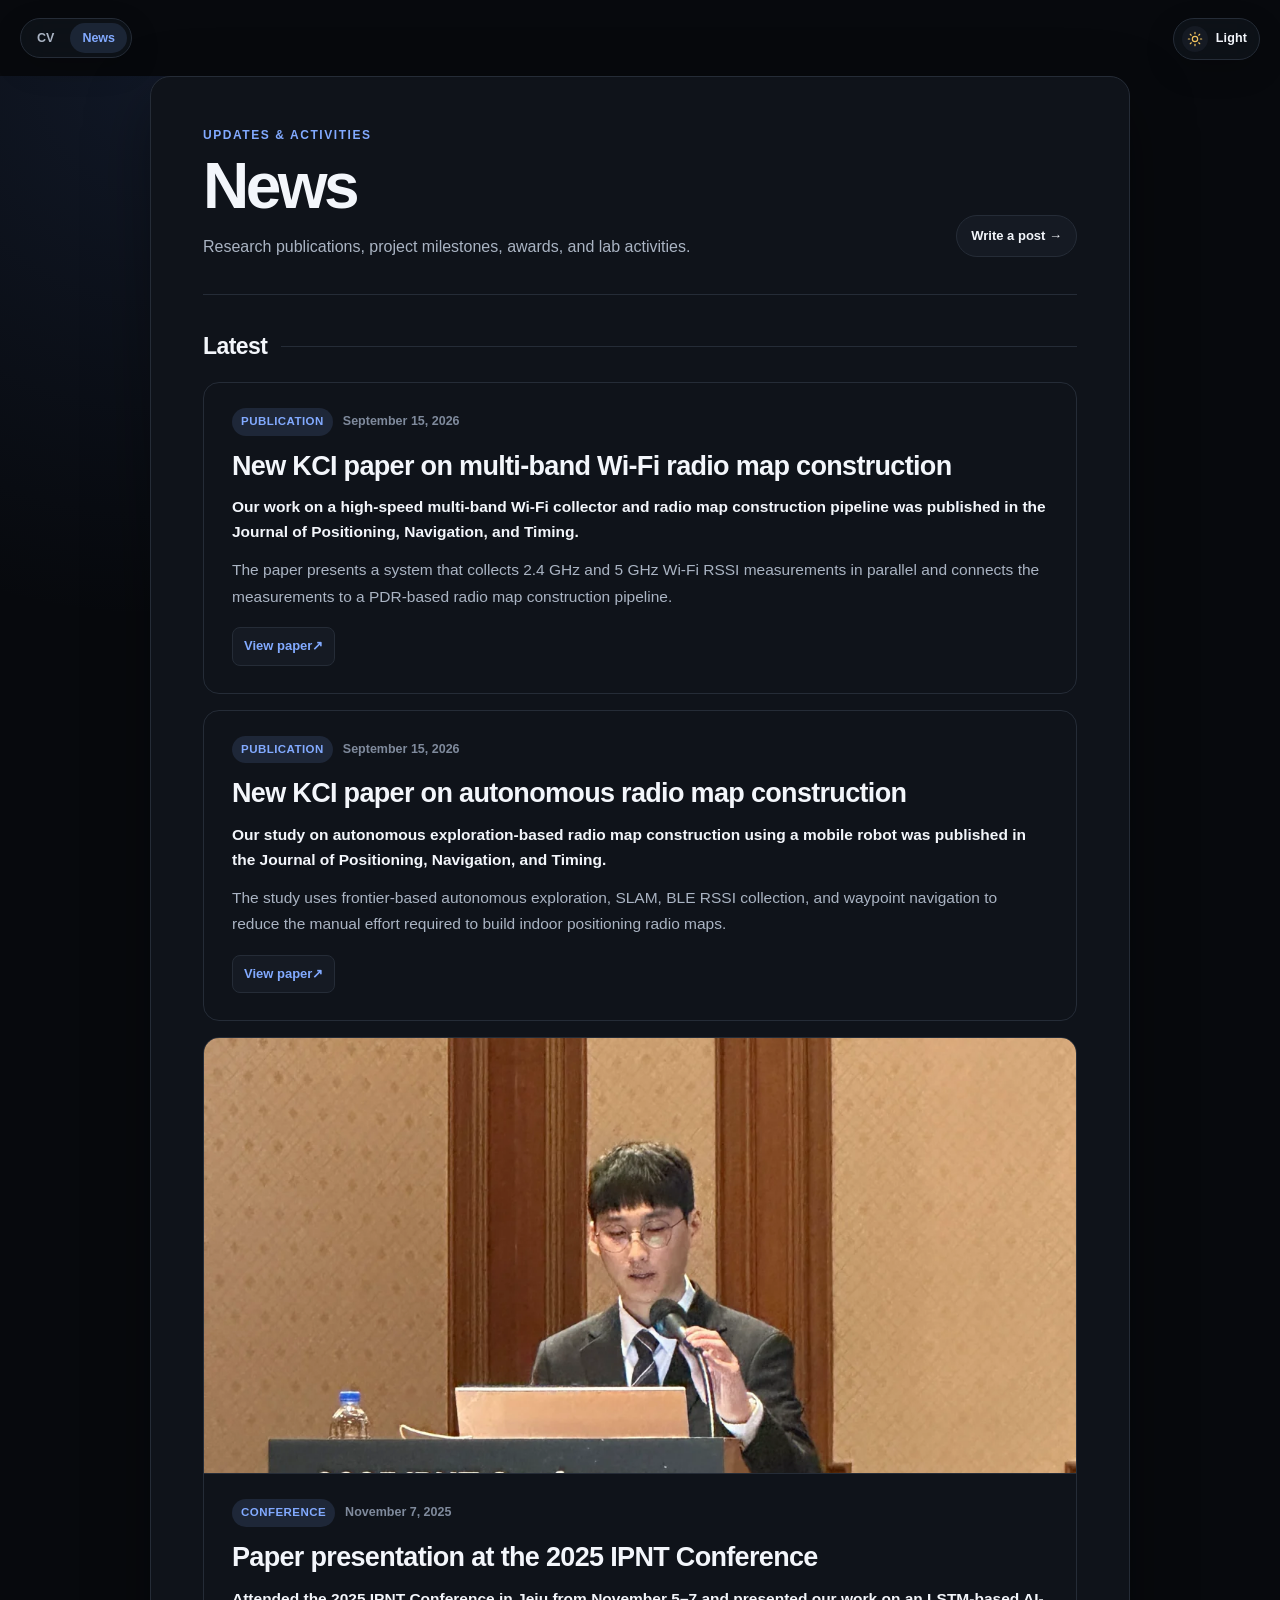
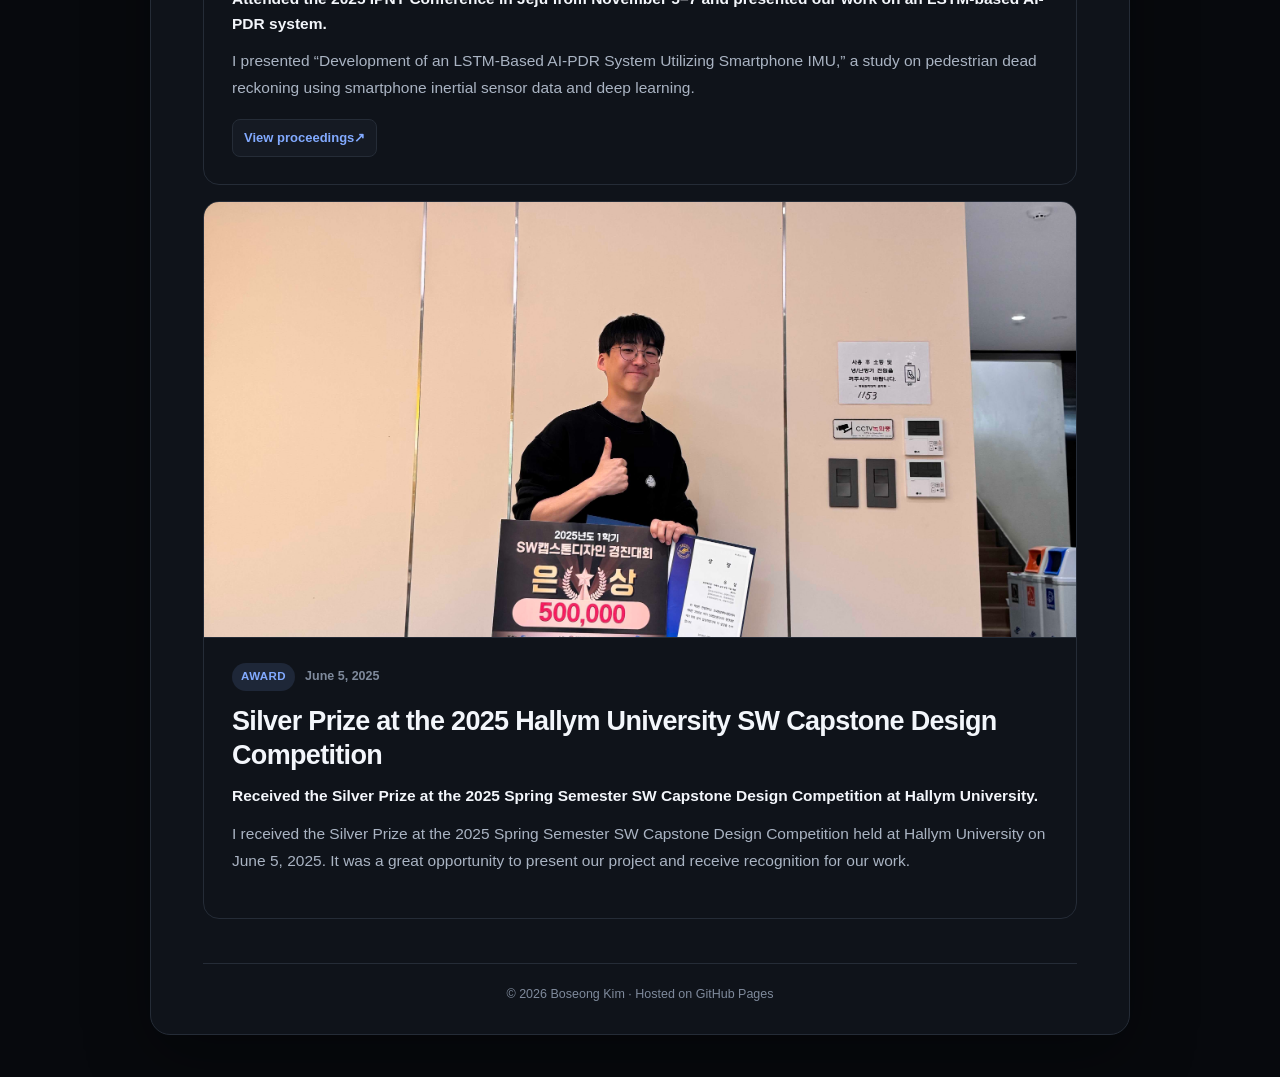
==== news.html @ 57f7d99a "feat: add publications and news page" ====
<!doctype html>
<html lang="en" data-theme="dark">
<head>
  <meta charset="utf-8">
  <meta name="viewport" content="width=device-width, initial-scale=1">
  <title>News | Boseong Kim</title>
  <meta name="description" content="Research news, publications, projects, and activities from Boseong Kim.">
  <link rel="canonical" href="https://gitboseong.github.io/news.html">
  <link rel="icon" href="images/favicon.svg" type="image/svg+xml">
  <meta name="color-scheme" content="dark light">
  <link rel="stylesheet" href="styles.css">
  <script src="theme.js" defer></script>
  <script src="news.js" defer></script>
</head>

<body>
  <a class="skip-link" href="#main-content">Skip to main content</a>

  <nav class="site-nav" aria-label="Primary navigation">
    <a href="index.html">CV</a>
    <a class="active" href="news.html" aria-current="page">News</a>
  </nav>

  <button class="theme-toggle" id="theme-toggle" type="button" aria-label="Switch to light mode" title="Switch color theme">
    <span class="theme-toggle-icon" aria-hidden="true">
      <img class="theme-icon theme-icon-sun" src="assets/icons/sun.svg" alt="">
      <img class="theme-icon theme-icon-moon" src="assets/icons/moon.svg" alt="">
    </span>
    <span class="theme-toggle-label">Light</span>
  </button>

  <main id="main-content" class="news-page">
    <header class="news-hero">
      <div>
        <p class="eyebrow">Updates &amp; Activities</p>
        <h1>News</h1>
        <p>Research publications, project milestones, awards, and lab activities.</p>
      </div>
      <a class="write-link" href="new.html">Write a post <span aria-hidden="true">→</span></a>
    </header>

    <section aria-labelledby="latest-news-title">
      <div class="section-heading">
        <h2 id="latest-news-title">Latest</h2>
      </div>
      <div class="news-list" id="news-list" aria-live="polite">
        <p class="news-loading">Loading news…</p>
      </div>
      <noscript>
        <p class="news-empty">JavaScript is required to display the news feed.</p>
      </noscript>
    </section>

    <footer class="page-footer">
      © <span id="year"></span> Boseong Kim · Hosted on GitHub Pages
    </footer>
  </main>

  <template id="news-card-template">
    <article class="news-card">
      <figure class="news-card-media" hidden>
        <img src="" alt="">
      </figure>
      <div class="news-card-content">
        <div class="news-card-meta">
          <span class="news-category"></span>
          <time></time>
        </div>
        <h2></h2>
        <p class="news-summary"></p>
        <div class="news-body"></div>
        <div class="news-links"></div>
      </div>
    </article>
  </template>
</body>
</html>
---- styles.css ----
:root,
html[data-theme="dark"] {
  color-scheme: dark;
  --page-bg: #07090d;
  --page-glow: rgba(77, 115, 193, 0.14);
  --surface: #0f131a;
  --surface-soft: #151a23;
  --surface-raised: #1a202b;
  --text: #f3f6fb;
  --text-soft: #aab4c3;
  --text-faint: #7f8a9c;
  --line: #252c37;
  --line-strong: #384354;
  --accent: #82aaff;
  --accent-soft: rgba(130, 170, 255, 0.13);
  --accent-hover: #aec6ff;
  --review-bg: rgba(230, 178, 70, 0.13);
  --review-text: #f0c46a;
  --review-line: rgba(230, 178, 70, 0.38);
  --shadow: 0 22px 64px rgba(0, 0, 0, 0.34);
  --hover-shadow: 0 14px 32px rgba(0, 0, 0, 0.24);
  --toggle-bg: rgba(15, 19, 26, 0.86);
  --radius-lg: 20px;
  --radius-md: 12px;
  --radius-sm: 8px;
  --sidebar-width: 300px;
}

html[data-theme="light"] {
  color-scheme: light;
  --page-bg: #eef2f7;
  --page-glow: rgba(50, 100, 190, 0.12);
  --surface: #ffffff;
  --surface-soft: #f5f7fa;
  --surface-raised: #ffffff;
  --text: #172033;
  --text-soft: #5d687c;
  --text-faint: #7c8799;
  --line: #dce2ea;
  --line-strong: #c4cdd9;
  --accent: #235aa6;
  --accent-soft: #e9f0fb;
  --accent-hover: #153f78;
  --review-bg: #fff5db;
  --review-text: #805b00;
  --review-line: #ead28c;
  --shadow: 0 18px 52px rgba(23, 32, 51, 0.10);
  --hover-shadow: 0 12px 28px rgba(23, 32, 51, 0.10);
  --toggle-bg: rgba(255, 255, 255, 0.88);
}

* {
  box-sizing: border-box;
}

[hidden] {
  display: none !important;
}

html {
  min-height: 100%;
  scroll-behavior: smooth;
  background: var(--page-bg);
}

body {
  min-height: 100vh;
  margin: 0;
  background:
    radial-gradient(circle at 12% 0%, var(--page-glow), transparent 34rem),
    var(--page-bg);
  color: var(--text);
  font-family: Inter, ui-sans-serif, -apple-system, BlinkMacSystemFont, "Segoe UI", Roboto,
    "Noto Sans", "Apple SD Gothic Neo", "Malgun Gothic", Arial, sans-serif;
  font-size: 15.5px;
  line-height: 1.72;
  text-rendering: optimizeLegibility;
} 

html.theme-ready body,
html.theme-ready .sidebar,
html.theme-ready .main-content,
html.theme-ready .publication-item,
html.theme-ready .project-item,
html.theme-ready .award-item,
html.theme-ready .contact-card,
html.theme-ready .theme-toggle {
  transition:
    background-color 0.22s ease,
    border-color 0.22s ease,
    color 0.22s ease,
    box-shadow 0.22s ease;
}

::selection {
  background: var(--accent);
  color: var(--page-bg);
}

a {
  color: var(--accent);
  text-decoration: none;
  text-underline-offset: 3px;
}

a:hover {
  color: var(--accent-hover);
  text-decoration: underline;
}

img {
  max-width: 100%;
}

.skip-link {
  position: fixed;
  top: 12px;
  left: 12px;
  z-index: 100;
  padding: 9px 13px;
  border-radius: 8px;
  background: var(--text);
  color: #ffffff;
  transform: translateY(-160%);
  transition: transform 0.15s ease;
}

.skip-link:focus {
  transform: translateY(0);
}

.theme-toggle {
  position: fixed;
  top: 18px;
  right: 20px;
  z-index: 90;
  display: inline-flex;
  align-items: center;
  gap: 8px;
  min-height: 40px;
  padding: 7px 12px 7px 8px;
  border: 1px solid var(--line);
  border-radius: 999px;
  background: var(--toggle-bg);
  color: var(--text);
  box-shadow: 0 10px 30px rgba(0, 0, 0, 0.18);
  backdrop-filter: blur(16px);
  -webkit-backdrop-filter: blur(16px);
  font: inherit;
  font-size: 12.5px;
  font-weight: 750;
  letter-spacing: 0.01em;
  cursor: pointer;
}

.site-nav {
  position: fixed;
  top: 18px;
  left: 20px;
  z-index: 90;
  display: inline-flex;
  gap: 4px;
  padding: 4px;
  border: 1px solid var(--line);
  border-radius: 999px;
  background: var(--toggle-bg);
  box-shadow: 0 10px 30px rgba(0, 0, 0, 0.18);
  backdrop-filter: blur(16px);
  -webkit-backdrop-filter: blur(16px);
}

.site-nav a {
  padding: 6px 12px;
  border-radius: 999px;
  color: var(--text-soft);
  font-size: 12.5px;
  font-weight: 800;
  line-height: 1.45;
}

.site-nav a:hover {
  color: var(--text);
  text-decoration: none;
}

.site-nav a.active {
  background: var(--accent-soft);
  color: var(--accent);
}

.theme-toggle:hover {
  border-color: var(--line-strong);
  background: var(--surface-raised);
  transform: translateY(-1px);
}

.theme-toggle:focus-visible {
  outline: 3px solid var(--accent-soft);
  outline-offset: 3px;
  border-color: var(--accent);
}

.theme-toggle-icon {
  position: relative;
  display: grid;
  place-items: center;
  width: 26px;
  height: 26px;
  border-radius: 50%;
  background: var(--surface-soft);
}

.theme-icon {
  position: absolute;
  width: 16px;
  height: 16px;
}

.theme-icon-moon {
  display: none;
}

html[data-theme="light"] .theme-icon-sun {
  display: none;
}

html[data-theme="light"] .theme-icon-moon {
  display: block;
}

.page-shell {
  width: min(1180px, calc(100% - 40px));
  margin: 76px auto 42px;
  display: grid;
  grid-template-columns: var(--sidebar-width) minmax(0, 1fr);
  align-items: start;
  gap: 28px;
}

.sidebar,
.main-content {
  background: var(--surface);
  border: 1px solid var(--line);
  box-shadow: var(--shadow);
}

.sidebar {
  position: sticky;
  top: 76px;
  border-radius: var(--radius-lg);
  padding: 24px;
}

.profile-photo {
  width: 100%;
  aspect-ratio: 4 / 5;
  overflow: hidden;
  border-radius: 14px;
  background: var(--surface-soft);
  border: 1px solid var(--line);
}

.profile-photo img {
  width: 100%;
  height: 100%;
  object-fit: cover;
  object-position: center bottom;
  display: block;
}

.identity {
  padding: 22px 2px 18px;
  border-bottom: 1px solid var(--line);
}

.identity h1 {
  margin: 0;
  font-size: 30px;
  line-height: 1.15;
  letter-spacing: -0.035em;
}

.role {
  margin: 9px 0 0;
  color: var(--accent);
  font-weight: 700;
  line-height: 1.45;
}

.affiliation {
  margin: 7px 0 0;
  color: var(--text-soft);
  line-height: 1.55;
}

.contact-list {
  display: grid;
  gap: 8px;
  padding: 17px 0;
  border-bottom: 1px solid var(--line);
}

.contact-card {
  display: grid;
  grid-template-columns: 38px minmax(0, 1fr) 16px;
  gap: 10px;
  align-items: center;
  min-width: 0;
  padding: 9px 10px;
  border: 1px solid transparent;
  border-radius: 11px;
  background: transparent;
  color: var(--text);
}

.contact-card:hover {
  border-color: var(--line);
  background: var(--surface-soft);
  color: var(--text);
  text-decoration: none;
  transform: translateY(-1px);
}

.contact-card:focus-visible {
  outline: 3px solid var(--accent-soft);
  outline-offset: 2px;
  border-color: var(--accent);
}

.contact-icon {
  display: grid;
  place-items: center;
  width: 38px;
  height: 38px;
  overflow: hidden;
  border-radius: 10px;
  box-shadow: inset 0 0 0 1px rgba(255, 255, 255, 0.08);
}

.contact-icon img {
  width: 100%;
  height: 100%;
  display: block;
}

.contact-copy {
  min-width: 0;
  display: grid;
  gap: 1px;
}

.contact-label {
  color: var(--text);
  font-size: 12.5px;
  font-weight: 800;
  letter-spacing: 0.015em;
}

.contact-value {
  min-width: 0;
  overflow-wrap: anywhere;
  color: var(--text-faint);
  font-size: 11.7px;
  line-height: 1.35;
}

.contact-arrow {
  color: var(--text-faint);
  font-size: 13px;
  opacity: 0.72;
  transform: translate(-1px, 1px);
}

.contact-card:hover .contact-arrow {
  color: var(--accent);
  opacity: 1;
}

.sidebar-section {
  padding-top: 18px;
}

.sidebar-section h2 {
  margin: 0 0 10px;
  color: var(--text-faint);
  font-size: 12px;
  font-weight: 800;
  letter-spacing: 0.09em;
  text-transform: uppercase;
}

.keyword-list {
  display: flex;
  flex-wrap: wrap;
  gap: 7px;
  margin: 0;
  padding: 0;
  list-style: none;
}

.keyword-list li {
  padding: 5px 9px;
  border: 1px solid var(--line);
  border-radius: 999px;
  background: var(--surface-soft);
  color: var(--text-soft);
  font-size: 12.5px;
  line-height: 1.2;
}

.compact-list {
  display: grid;
  gap: 10px;
  margin: 0;
  padding: 0;
  list-style: none;
}

.compact-list li {
  display: grid;
  gap: 1px;
}

.compact-list strong {
  font-size: 12px;
  color: var(--text-faint);
  text-transform: uppercase;
  letter-spacing: 0.04em;
}

.compact-list span {
  color: var(--text-soft);
  font-size: 13.5px;
}

.main-content {
  min-width: 0;
  border-radius: var(--radius-lg);
  padding: 48px 52px 28px;
}

.page-header {
  padding-bottom: 34px;
  border-bottom: 1px solid var(--line);
}

.eyebrow {
  margin: 0 0 8px;
  color: var(--accent);
  font-size: 12px;
  font-weight: 800;
  letter-spacing: 0.13em;
  text-transform: uppercase;
}

.page-header h2 {
  max-width: 760px;
  margin: 0;
  font-size: clamp(29px, 4vw, 43px);
  line-height: 1.18;
  letter-spacing: -0.04em;
}

.page-header p:last-child {
  max-width: 760px;
  margin: 18px 0 0;
  color: var(--text-soft);
  font-size: 16px;
}

.cv-section {
  padding: 38px 0 4px;
}

.section-heading {
  display: flex;
  align-items: center;
  gap: 14px;
  margin-bottom: 21px;
}

.section-heading::after {
  content: "";
  height: 1px;
  flex: 1;
  background: var(--line);
}

.section-heading h2 {
  margin: 0;
  font-size: 23px;
  line-height: 1.2;
  letter-spacing: -0.025em;
}

.subsection-heading {
  display: flex;
  justify-content: space-between;
  align-items: baseline;
  gap: 16px;
  margin: 30px 0 13px;
}

.subsection-heading:first-of-type {
  margin-top: 0;
}

.subsection-heading h3 {
  margin: 0;
  font-size: 16px;
  letter-spacing: -0.01em;
}

.subsection-heading span {
  color: var(--text-faint);
  font-size: 12px;
  font-weight: 700;
  letter-spacing: 0.08em;
  text-transform: uppercase;
}

.timeline {
  display: grid;
  gap: 0;
}

.timeline-item {
  display: grid;
  grid-template-columns: 122px minmax(0, 1fr);
  gap: 20px;
  padding: 18px 0;
  border-bottom: 1px solid var(--line);
}

.timeline-item:first-child {
  padding-top: 0;
}

.timeline-item:last-child {
  border-bottom: 0;
}

.timeline-period {
  color: var(--accent);
  font-size: 13px;
  font-weight: 800;
}

.timeline-content h3 {
  margin: 0;
  font-size: 16px;
}

.timeline-content p {
  margin: 3px 0 0;
  color: var(--text-soft);
}

.publication-list {
  display: grid;
  gap: 10px;
  margin: 0;
  padding: 0;
  list-style: none;
}

.publication-item {
  display: grid;
  grid-template-columns: 48px minmax(0, 1fr);
  gap: 15px;
  padding: 18px;
  border: 1px solid var(--line);
  border-radius: var(--radius-md);
  background: var(--surface);
  transition: border-color 0.18s ease, box-shadow 0.18s ease, transform 0.18s ease;
}

.publication-item:hover {
  transform: translateY(-1px);
  border-color: var(--line-strong);
  box-shadow: var(--hover-shadow);
}

.publication-code {
  display: grid;
  place-items: center;
  width: 42px;
  height: 30px;
  border-radius: 7px;
  background: var(--accent-soft);
  color: var(--accent);
  font-size: 12px;
  font-weight: 850;
  letter-spacing: 0.04em;
}

.publication-body p {
  margin: 0;
}

.publication-authors {
  color: var(--text-soft);
  font-size: 13.5px;
}

.me {
  color: var(--text);
  text-decoration: underline;
  text-decoration-thickness: 1px;
  text-underline-offset: 2px;
}

.publication-title {
  margin-top: 4px !important;
  color: var(--text);
  font-size: 15.5px;
  font-weight: 720;
  line-height: 1.48;
}

.publication-venue {
  margin-top: 5px !important;
  color: var(--text-soft);
  font-style: italic;
}

.publication-meta {
  margin-top: 4px !important;
  color: var(--text-faint);
  font-size: 12.5px;
}

.doi-link {
  display: inline-block;
  margin-top: 7px;
  font-size: 13px;
  font-weight: 650;
}

.status-badge {
  display: inline-flex;
  align-items: center;
  min-height: 25px;
  margin-top: 9px;
  padding: 4px 9px;
  border: 1px solid transparent;
  border-radius: 999px;
  font-size: 11.5px;
  font-weight: 800;
  letter-spacing: 0.04em;
  line-height: 1;
  text-transform: uppercase;
}

.status-review {
  border-color: var(--review-line);
  background: var(--review-bg);
  color: var(--review-text);
}

.publication-list-compact .publication-item {
  padding-block: 15px;
}

.award-item {
  display: grid;
  grid-template-columns: 72px minmax(0, 1fr);
  gap: 18px;
  padding: 20px;
  border: 1px solid var(--line);
  border-radius: var(--radius-md);
  background: var(--surface-soft);
}

.award-year {
  color: var(--accent);
  font-weight: 850;
}

.award-item h3 {
  margin: 0;
  font-size: 16px;
}

.award-item p {
  margin: 6px 0 0;
  color: var(--text-soft);
}

.project-list {
  display: grid;
  gap: 10px;
}

.project-item {
  overflow: hidden;
  border: 1px solid var(--line);
  border-radius: var(--radius-md);
  background: var(--surface);
}

.project-item summary {
  display: flex;
  justify-content: space-between;
  align-items: flex-start;
  gap: 18px;
  padding: 17px 18px;
  cursor: pointer;
  list-style: none;
}

.project-item summary::-webkit-details-marker {
  display: none;
}

.project-item summary::before {
  content: "+";
  flex: 0 0 auto;
  display: grid;
  place-items: center;
  width: 23px;
  height: 23px;
  margin-top: 1px;
  border-radius: 50%;
  background: var(--accent-soft);
  color: var(--accent);
  font-weight: 800;
}

.project-item[open] summary::before {
  content: "−";
}

.project-item summary > span {
  flex: 1;
}

.project-item summary strong {
  display: block;
  color: var(--text);
  font-size: 14.5px;
  line-height: 1.45;
}

.project-item summary small {
  display: block;
  margin-top: 3px;
  color: var(--text-faint);
  font-size: 12.5px;
}

.project-item summary time {
  flex: 0 0 auto;
  color: var(--text-faint);
  font-size: 12.5px;
  font-weight: 700;
  white-space: nowrap;
}

.project-item[open] summary {
  border-bottom: 1px solid var(--line);
}

.project-body {
  padding: 14px 20px 17px 62px;
  background: var(--surface-soft);
}

.project-body ul {
  margin: 0;
  padding-left: 18px;
  color: var(--text-soft);
}

.project-body li + li {
  margin-top: 5px;
}

.page-footer {
  margin-top: 44px;
  padding-top: 20px;
  border-top: 1px solid var(--line);
  color: var(--text-faint);
  font-size: 12.5px;
  text-align: center;
}

/* News */
.news-page,
.editor-page {
  width: min(980px, calc(100% - 40px));
  margin: 76px auto 42px;
  padding: 48px 52px 28px;
  border: 1px solid var(--line);
  border-radius: var(--radius-lg);
  background: var(--surface);
  box-shadow: var(--shadow);
}

.news-hero,
.editor-header {
  display: flex;
  justify-content: space-between;
  align-items: flex-end;
  gap: 32px;
  margin-bottom: 38px;
  padding-bottom: 34px;
  border-bottom: 1px solid var(--line);
}

.news-hero h1,
.editor-header h1 {
  margin: 0;
  font-size: clamp(38px, 7vw, 64px);
  line-height: 1;
  letter-spacing: -0.055em;
}

.news-hero p:last-child,
.editor-header p:last-child {
  max-width: 610px;
  margin: 15px 0 0;
  color: var(--text-soft);
  font-size: 16px;
}

.write-link {
  flex: 0 0 auto;
  margin-bottom: 3px;
  padding: 9px 14px;
  border: 1px solid var(--line);
  border-radius: 999px;
  background: var(--surface-soft);
  color: var(--text);
  font-size: 13px;
  font-weight: 800;
}

.write-link:hover {
  border-color: var(--accent);
  color: var(--accent);
  text-decoration: none;
}

.news-list {
  display: grid;
  gap: 16px;
}

.news-card {
  overflow: hidden;
  border: 1px solid var(--line);
  border-radius: 16px;
  background: var(--surface);
}

.news-card-media {
  aspect-ratio: 16 / 8;
  margin: 0;
  overflow: hidden;
  border-bottom: 1px solid var(--line);
  background: var(--surface-soft);
}

.news-card-media img {
  width: 100%;
  height: 100%;
  display: block;
  object-fit: cover;
}

.news-card-content {
  padding: 25px 28px 27px;
}

.news-card-meta {
  display: flex;
  align-items: center;
  gap: 10px;
  color: var(--text-faint);
  font-size: 12.5px;
  font-weight: 700;
}

.news-category {
  display: inline-flex;
  padding: 4px 9px;
  border-radius: 999px;
  background: var(--accent-soft);
  color: var(--accent);
  font-size: 11.5px;
  font-weight: 850;
  letter-spacing: 0.04em;
  text-transform: uppercase;
}

.news-card h2 {
  margin: 14px 0 0;
  font-size: clamp(20px, 4vw, 27px);
  line-height: 1.25;
  letter-spacing: -0.025em;
}

.news-summary {
  margin: 12px 0 0;
  color: var(--text);
  font-size: 15.5px;
  font-weight: 620;
  line-height: 1.6;
}

.news-body {
  margin-top: 12px;
  color: var(--text-soft);
}

.news-body p {
  margin: 0;
}

.news-body p + p {
  margin-top: 10px;
}

.news-links {
  display: flex;
  flex-wrap: wrap;
  gap: 10px;
  margin-top: 17px;
}

.news-links a {
  display: inline-flex;
  padding: 7px 11px;
  border: 1px solid var(--line);
  border-radius: 8px;
  background: var(--surface-soft);
  font-size: 13px;
  font-weight: 750;
}

.news-links a::after {
  content: " ↗";
}

.news-loading,
.news-empty {
  padding: 28px;
  border: 1px dashed var(--line-strong);
  border-radius: 12px;
  color: var(--text-faint);
  text-align: center;
}

/* News editor */
.editor-header {
  display: block;
}

.editor-header h1 {
  font-size: clamp(34px, 6vw, 52px);
}

.editor-grid {
  display: grid;
  grid-template-columns: minmax(0, 1.05fr) minmax(300px, 0.95fr);
  gap: 28px;
  align-items: start;
}

.post-form {
  display: grid;
  gap: 17px;
}

.post-form label {
  display: grid;
  gap: 7px;
  min-width: 0;
}

.post-form label > span {
  color: var(--text-soft);
  font-size: 12.5px;
  font-weight: 800;
  letter-spacing: 0.02em;
}

.post-form label small {
  color: var(--text-faint);
  font-weight: 600;
}

.field-row {
  display: grid;
  grid-template-columns: 1fr 1fr;
  gap: 14px;
}

.post-form input,
.post-form textarea,
.post-form select {
  width: 100%;
  border: 1px solid var(--line);
  border-radius: 9px;
  background: var(--surface-soft);
  color: var(--text);
  font: inherit;
  font-size: 14px;
  line-height: 1.5;
}

.post-form input,
.post-form select {
  min-height: 44px;
  padding: 9px 11px;
}

.post-form textarea {
  resize: vertical;
  padding: 11px;
}

.post-form input:focus,
.post-form textarea:focus,
.post-form select:focus {
  outline: 3px solid var(--accent-soft);
  border-color: var(--accent);
}

.photo-field {
  padding: 14px;
  border: 1px dashed var(--line-strong);
  border-radius: 10px;
  background: var(--surface-soft);
}

.editor-actions {
  display: flex;
  flex-wrap: wrap;
  gap: 10px;
}

.primary-button,
.secondary-button {
  min-height: 43px;
  padding: 9px 14px;
  border: 1px solid var(--line);
  border-radius: 9px;
  font: inherit;
  font-size: 13px;
  font-weight: 800;
  cursor: pointer;
}

.primary-button {
  border-color: var(--accent);
  background: var(--accent);
  color: var(--page-bg);
}

.secondary-button {
  background: var(--surface-soft);
  color: var(--text);
}

.primary-button:hover,
.secondary-button:hover {
  transform: translateY(-1px);
  box-shadow: var(--hover-shadow);
}

.editor-status {
  min-height: 24px;
  margin: 0;
  color: var(--text-soft);
  font-size: 13px;
}

.editor-status.success {
  color: #5fc98a;
}

.editor-status.error {
  color: #e08b8b;
}

.editor-preview {
  position: sticky;
  top: 76px;
}

.preview-label {
  margin-bottom: 9px;
  color: var(--text-faint);
  font-size: 11.5px;
  font-weight: 850;
  letter-spacing: 0.08em;
  text-transform: uppercase;
}

.preview-card .news-card-content {
  padding: 21px;
}

.preview-card .news-card-media {
  aspect-ratio: 16 / 9;
}

.preview-card h2 {
  font-size: 21px;
}

.editor-help {
  margin-top: 40px;
  padding: 22px 24px;
  border: 1px solid var(--line);
  border-radius: 12px;
  background: var(--surface-soft);
}

.editor-help h2 {
  margin: 0;
  font-size: 17px;
}

.editor-help ol {
  margin: 12px 0 0;
  padding-left: 20px;
  color: var(--text-soft);
}

.editor-help p {
  margin: 12px 0 0;
  color: var(--text-faint);
  font-size: 13px;
}

@media (max-width: 920px) {
  .page-shell {
    width: min(760px, calc(100% - 28px));
    grid-template-columns: 1fr;
    margin: 72px auto 20px;
  }

  .sidebar {
    position: static;
    display: grid;
    grid-template-columns: 150px minmax(0, 1fr);
    gap: 0 22px;
  }

  .profile-photo {
    grid-row: span 2;
  }

  .identity {
    align-self: end;
    padding-top: 4px;
  }

  .contact-list {
    align-self: start;
    border-bottom: 0;
  }

  .contact-card {
    grid-template-columns: 38px minmax(0, 1fr) 16px;
  }

  .sidebar-section {
    grid-column: 1 / -1;
  }

  .main-content {
    padding: 40px 34px 24px;
  }

  .news-page,
  .editor-page {
    width: min(760px, calc(100% - 28px));
    padding: 40px 34px 24px;
  }

  .editor-grid {
    grid-template-columns: 1fr;
  }

  .editor-preview {
    position: static;
  }
}

@media (max-width: 620px) {
  body {
    font-size: 15px;
  }

  .page-shell {
    width: calc(100% - 20px);
    gap: 12px;
    margin: 66px auto 10px;
  }

  .theme-toggle {
    top: 12px;
    right: 12px;
  }

  .site-nav {
    top: 12px;
    left: 12px;
  }

  .sidebar,
  .main-content {
    border-radius: 14px;
  }

  .sidebar {
    display: block;
    padding: 18px;
  }

  .profile-photo {
    width: min(210px, 100%);
    margin: 0 auto;
  }

  .identity {
    text-align: center;
  }

  .main-content {
    padding: 30px 20px 20px;
  }

  .news-page,
  .editor-page {
    width: calc(100% - 20px);
    margin: 66px auto 10px;
    padding: 30px 20px 20px;
    border-radius: 14px;
  }

  .news-hero {
    display: block;
  }

  .write-link {
    display: inline-flex;
    margin-top: 20px;
  }

  .news-card-content {
    padding: 20px;
  }

  .field-row {
    grid-template-columns: 1fr;
  }

  .page-header h2 {
    font-size: 30px;
  }

  .timeline-item,
  .award-item {
    grid-template-columns: 1fr;
    gap: 4px;
  }

  .publication-item {
    grid-template-columns: 1fr;
    gap: 10px;
    padding: 15px;
  }

  .publication-code {
    width: fit-content;
    min-width: 42px;
    padding-inline: 9px;
  }

  .subsection-heading {
    display: block;
  }

  .subsection-heading span {
    display: block;
    margin-top: 3px;
  }

  .project-item summary {
    display: grid;
    grid-template-columns: auto minmax(0, 1fr);
    gap: 8px 10px;
  }

  .project-item summary time {
    grid-column: 2;
  }

  .project-body {
    padding: 13px 17px 16px 37px;
  }
}

@media print {
  :root {
    --page-bg: #ffffff;
    --surface: #ffffff;
    --surface-soft: #ffffff;
    --text: #000000;
    --text-soft: #333333;
    --text-faint: #555555;
    --line: #cccccc;
    --accent: #000000;
    --accent-soft: #eeeeee;
    --shadow: none;
  }

  @page {
    size: A4;
    margin: 13mm;
  }

  body {
    font-size: 10.5pt;
    line-height: 1.45;
  }

  .page-shell {
    width: 100%;
    margin: 0;
    grid-template-columns: 220px minmax(0, 1fr);
    gap: 18px;
  }

  .sidebar,
  .main-content {
    border: 0;
    box-shadow: none;
  }

  .sidebar {
    position: static;
    padding: 0 16px 0 0;
    border-right: 1px solid var(--line);
    border-radius: 0;
  }

  .main-content {
    padding: 0;
  }

  .profile-photo {
    max-height: 260px;
  }

  .page-header,
  .cv-section {
    break-inside: avoid;
  }

  .publication-item,
  .project-item,
  .award-item,
  .timeline-item {
    break-inside: avoid;
  }

  .publication-item:hover {
    transform: none;
    box-shadow: none;
  }

  .project-item:not([open]) .project-body {
    display: block;
  }

  a {
    color: #000000;
    text-decoration: none;
  }

  .theme-toggle {
    display: none;
  }

  .site-nav,
  .write-link {
    display: none;
  }

  .page-footer {
    display: none;
  }
}
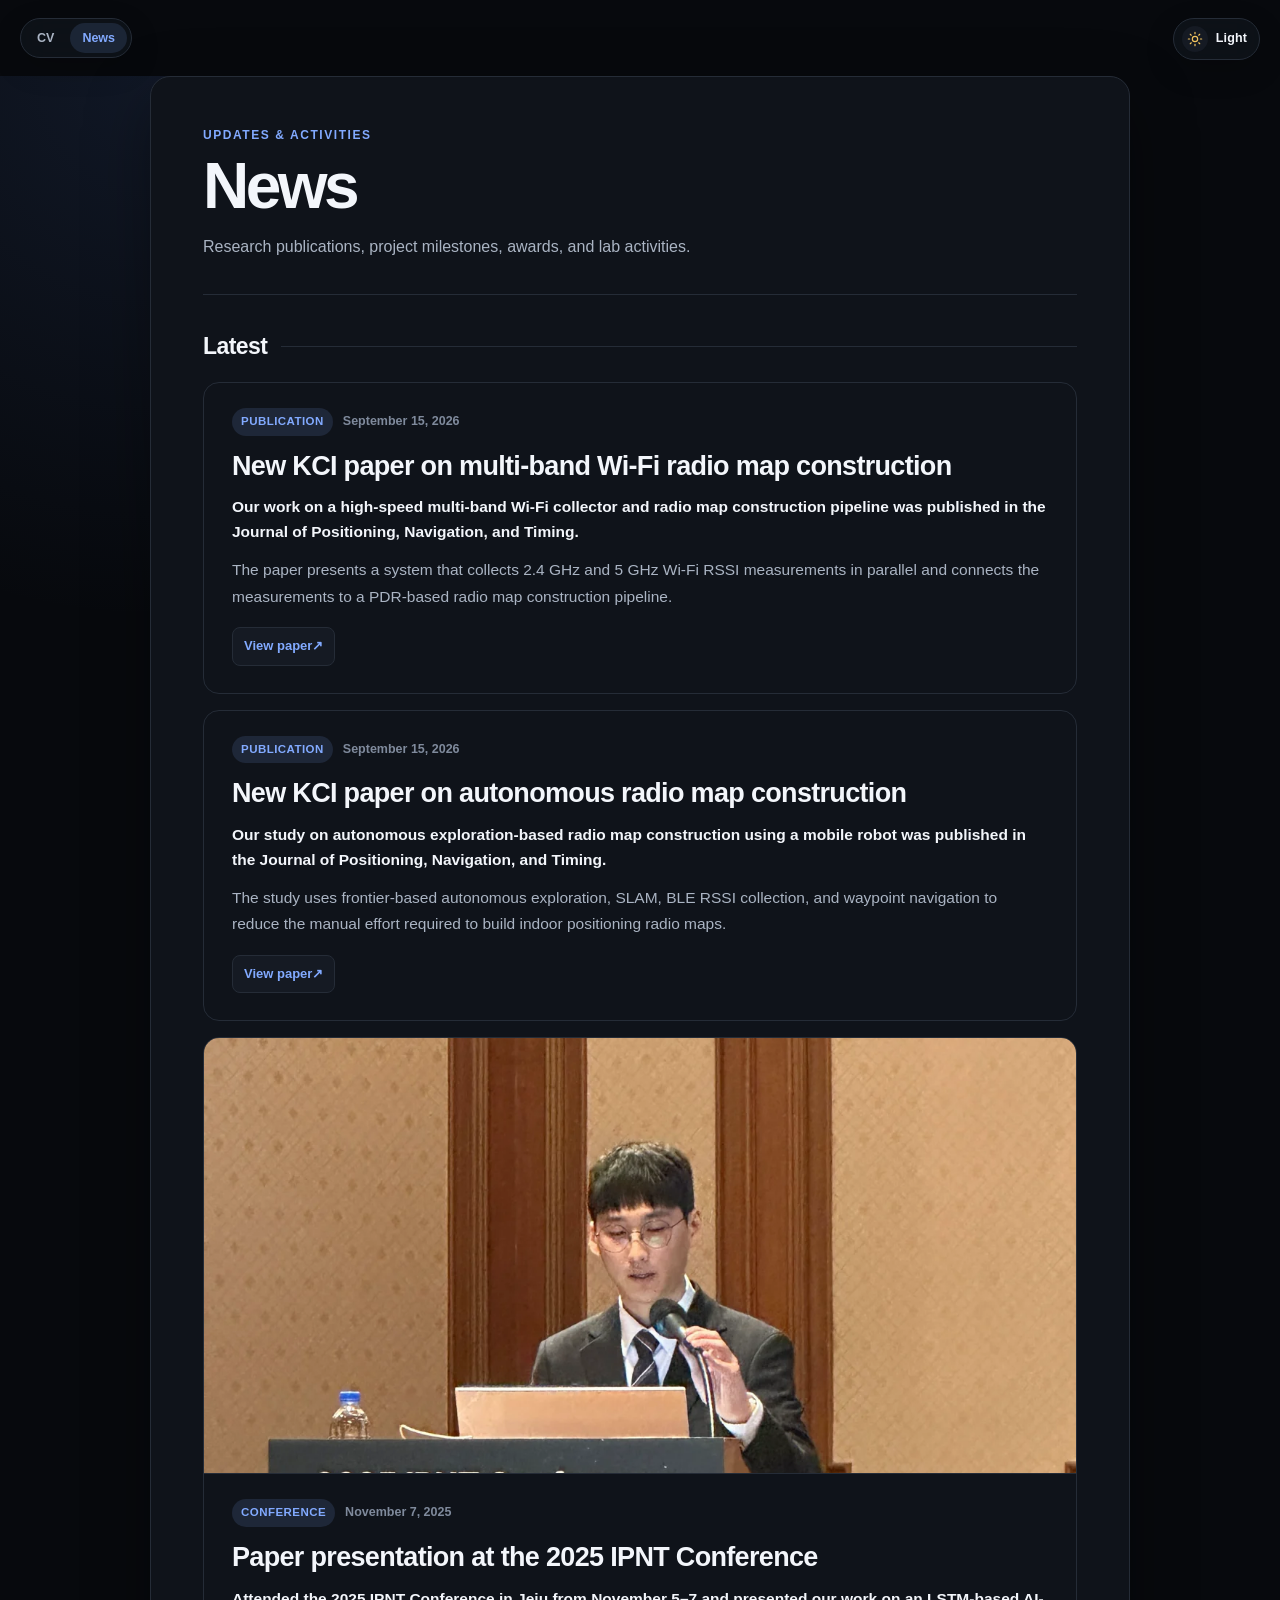
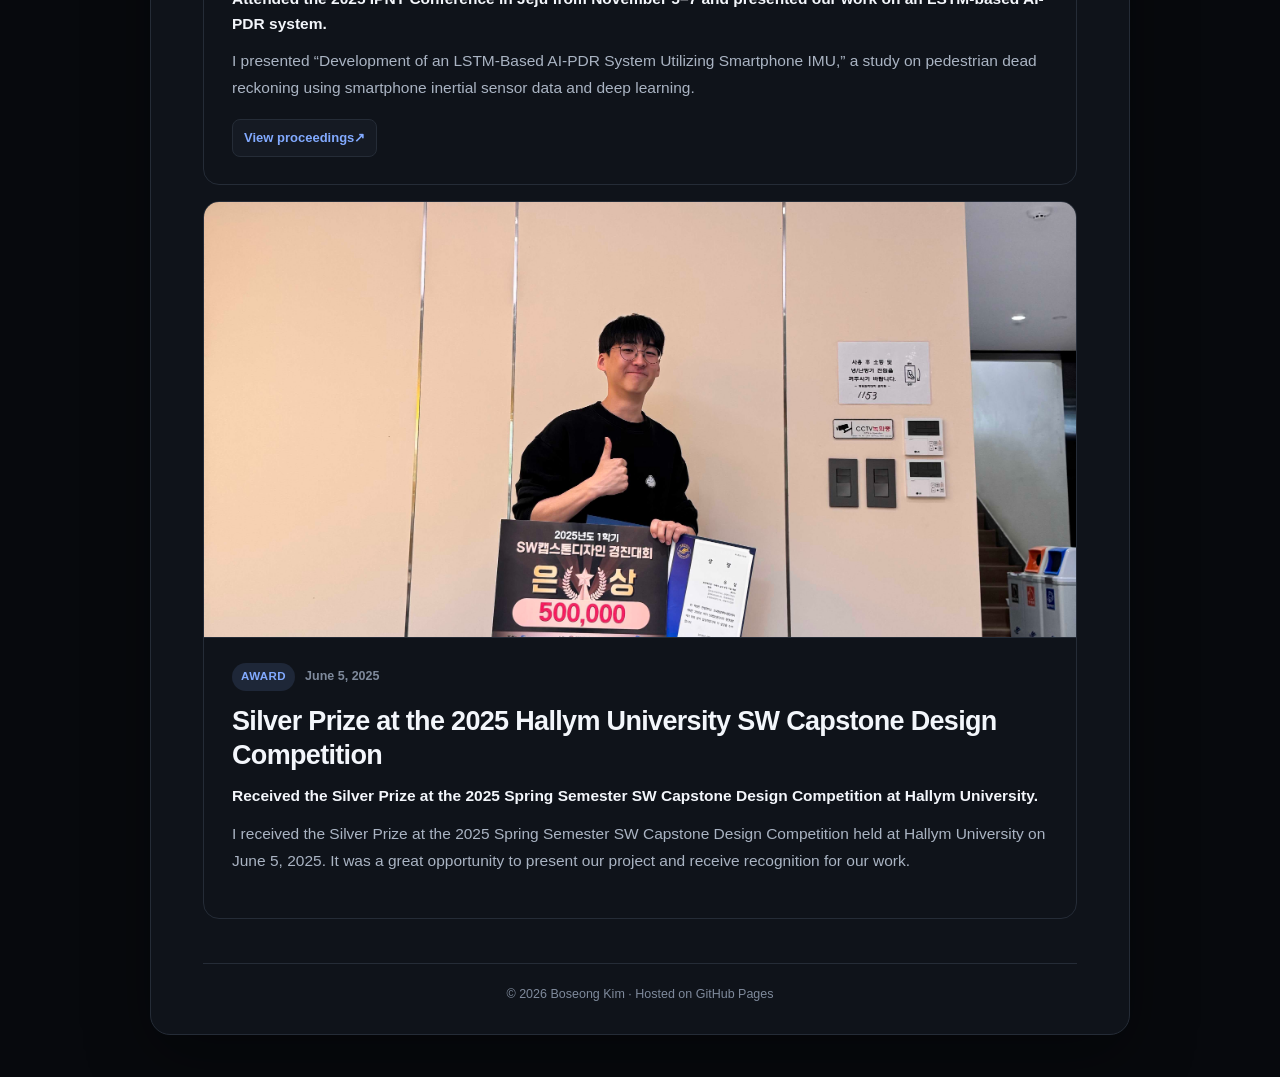
==== commit 24cc5438: "fix: hide news editor from public page" ====
--- a/news.html
+++ b/news.html
@@ -36,7 +36,6 @@
         <h1>News</h1>
         <p>Research publications, project milestones, awards, and lab activities.</p>
       </div>
-      <a class="write-link" href="new.html">Write a post <span aria-hidden="true">→</span></a>
     </header>
 
     <section aria-labelledby="latest-news-title">
--- a/styles.css
+++ b/styles.css
@@ -824,24 +824,6 @@
   font-size: 16px;
 }
 
-.write-link {
-  flex: 0 0 auto;
-  margin-bottom: 3px;
-  padding: 9px 14px;
-  border: 1px solid var(--line);
-  border-radius: 999px;
-  background: var(--surface-soft);
-  color: var(--text);
-  font-size: 13px;
-  font-weight: 800;
-}
-
-.write-link:hover {
-  border-color: var(--accent);
-  color: var(--accent);
-  text-decoration: none;
-}
-
 .news-list {
   display: grid;
   gap: 16px;
@@ -1245,11 +1227,6 @@
 
   .news-hero {
     display: block;
-  }
-
-  .write-link {
-    display: inline-flex;
-    margin-top: 20px;
   }
 
   .news-card-content {
@@ -1388,8 +1365,7 @@
     display: none;
   }
 
-  .site-nav,
-  .write-link {
+  .site-nav {
     display: none;
   }
 
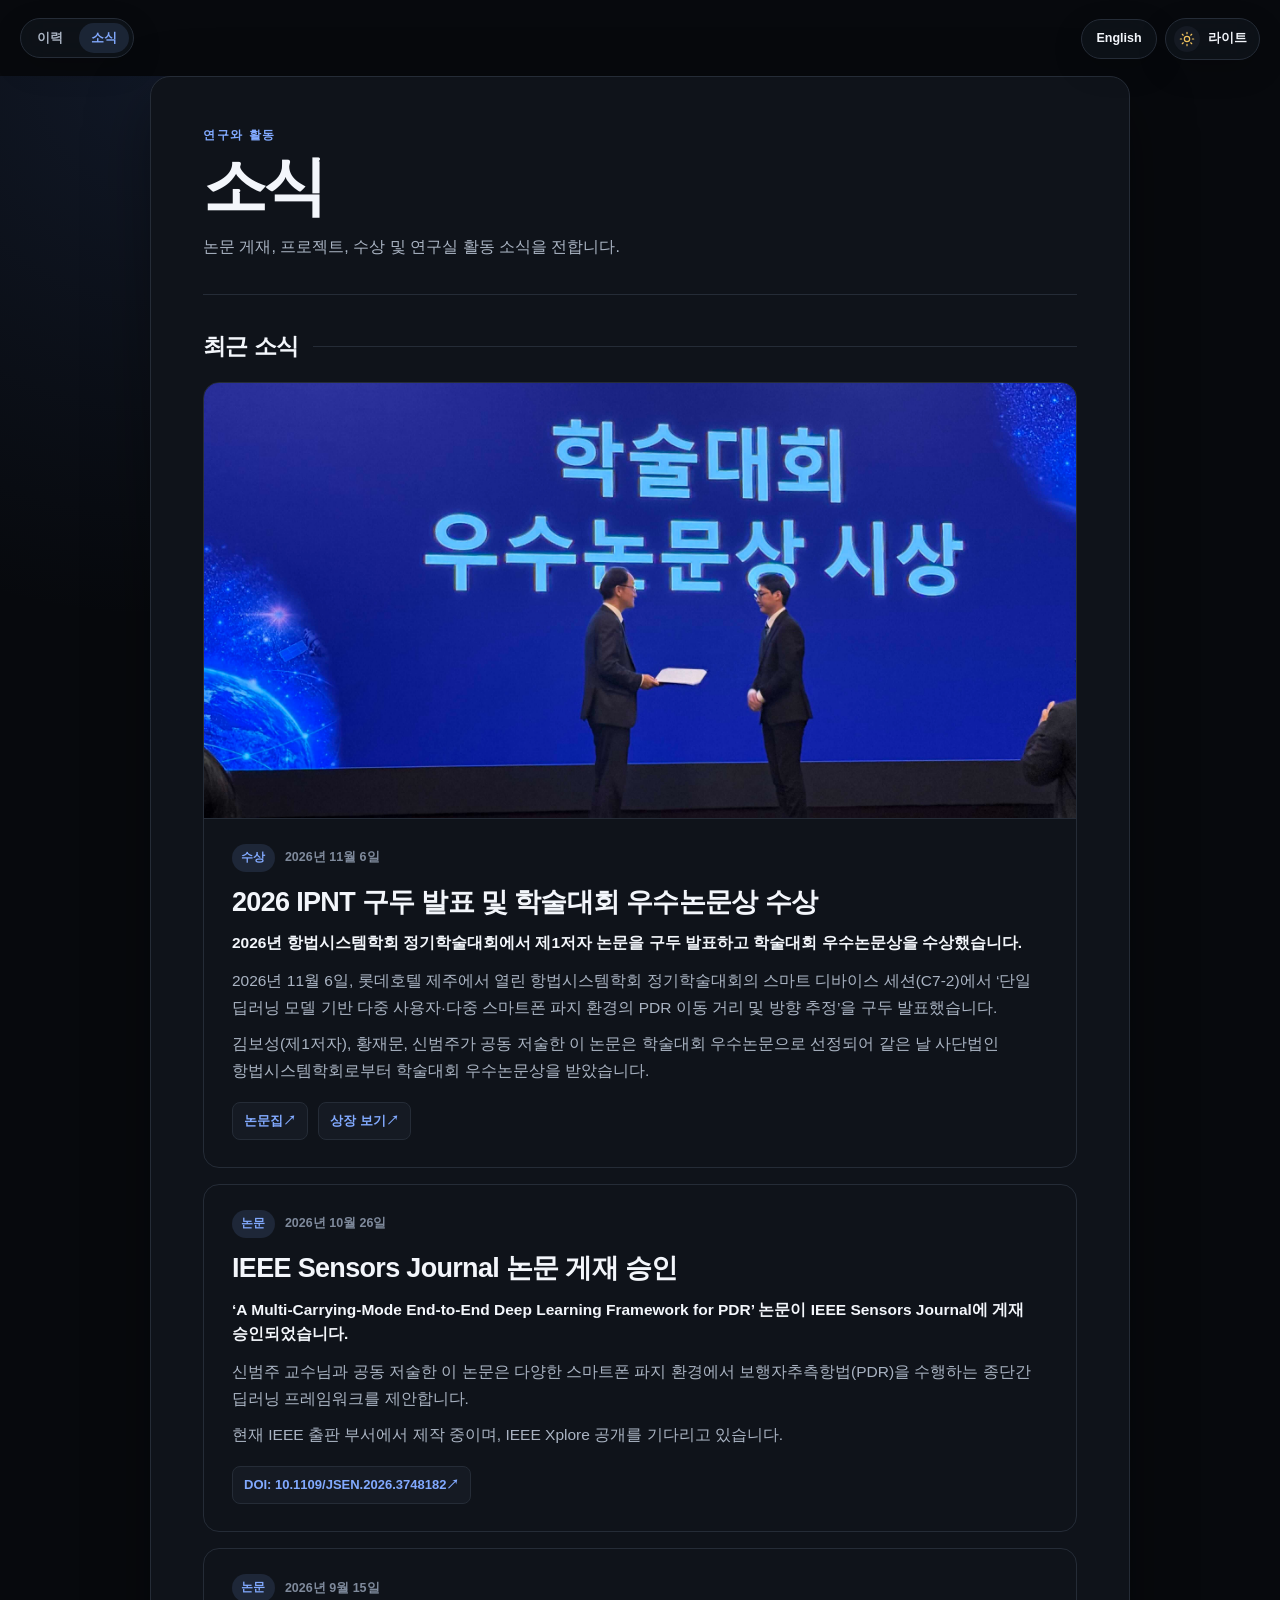
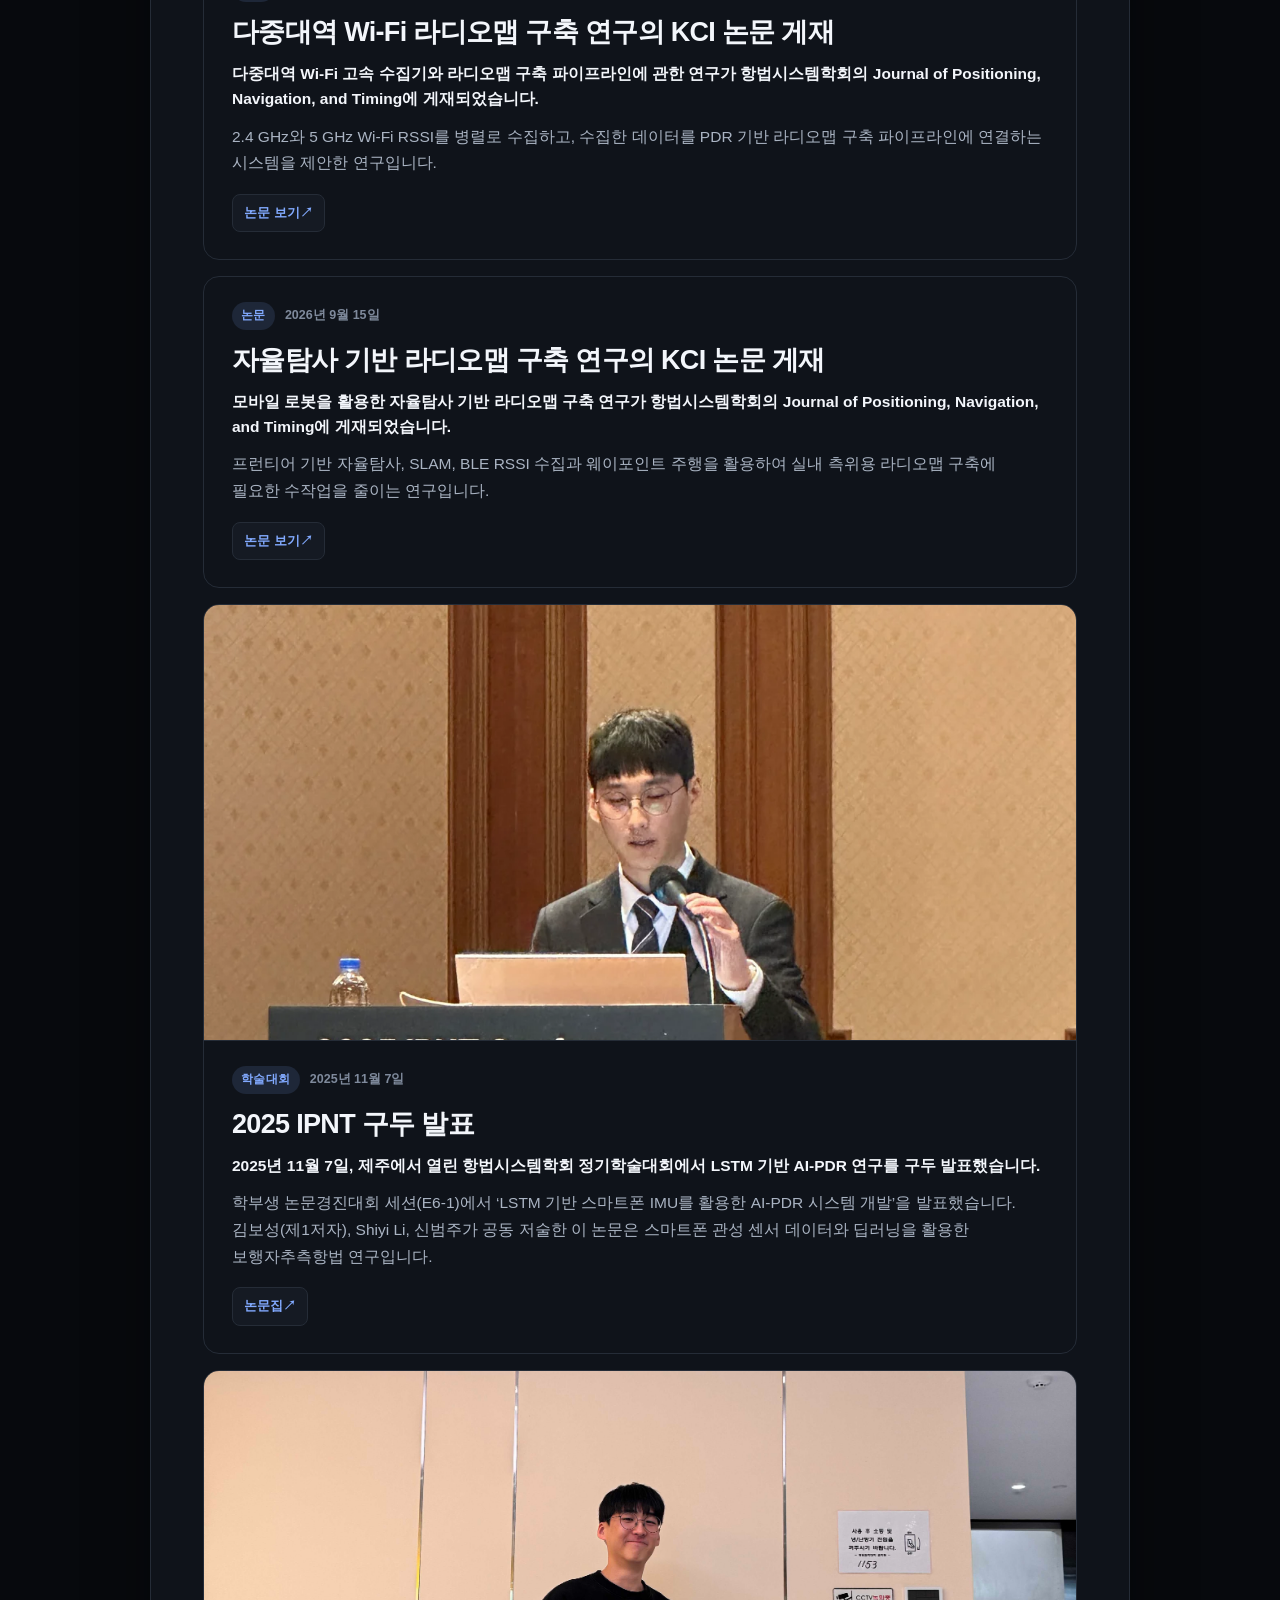
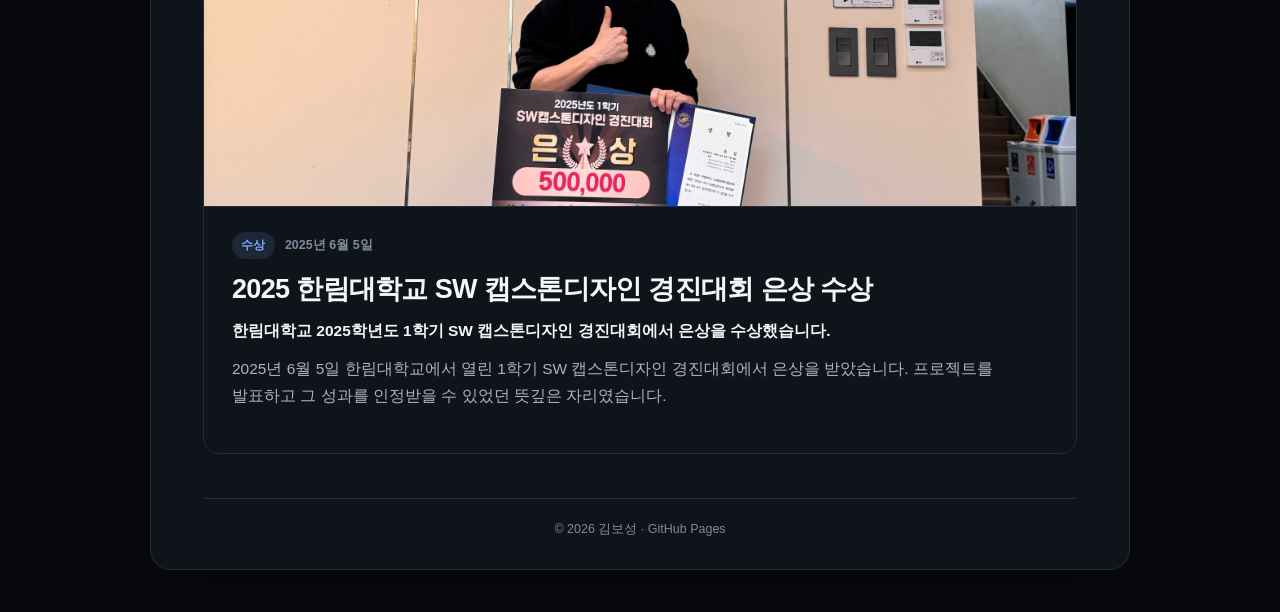
==== commit 78634ad7: "feat: add Korean-default bilingual CV and news" ====
--- a/news.html
+++ b/news.html
@@ -1,57 +1,62 @@
 <!doctype html>
-<html lang="en" data-theme="dark">
+<html lang="ko" data-theme="dark">
 <head>
   <meta charset="utf-8">
   <meta name="viewport" content="width=device-width, initial-scale=1">
-  <title>News | Boseong Kim</title>
-  <meta name="description" content="Research news, publications, projects, and activities from Boseong Kim.">
+  <title data-i18n="news.pageTitle">소식 | 김보성</title>
+  <meta name="description" content="김보성의 연구 논문, 프로젝트, 수상 및 연구실 활동 소식입니다." data-i18n-content="news.description">
   <link rel="canonical" href="https://gitboseong.github.io/news.html">
   <link rel="icon" href="images/favicon.svg" type="image/svg+xml">
   <meta name="color-scheme" content="dark light">
   <link rel="stylesheet" href="styles.css">
+  <script src="translations.js" defer></script>
+  <script src="language.js" defer></script>
   <script src="theme.js" defer></script>
   <script src="news.js" defer></script>
 </head>
 
 <body>
-  <a class="skip-link" href="#main-content">Skip to main content</a>
+  <a class="skip-link" href="#main-content" data-i18n="ui.skip">본문으로 바로가기</a>
 
-  <nav class="site-nav" aria-label="Primary navigation">
-    <a href="index.html">CV</a>
-    <a class="active" href="news.html" aria-current="page">News</a>
+  <nav class="site-nav" aria-label="주요 메뉴" data-i18n-aria-label="ui.navigation">
+    <a href="index.html" data-i18n="ui.cv">이력</a>
+    <a class="active" href="news.html" aria-current="page" data-i18n="ui.news">소식</a>
   </nav>
 
-  <button class="theme-toggle" id="theme-toggle" type="button" aria-label="Switch to light mode" title="Switch color theme">
-    <span class="theme-toggle-icon" aria-hidden="true">
-      <img class="theme-icon theme-icon-sun" src="assets/icons/sun.svg" alt="">
-      <img class="theme-icon theme-icon-moon" src="assets/icons/moon.svg" alt="">
-    </span>
-    <span class="theme-toggle-label">Light</span>
-  </button>
+  <div class="site-controls">
+    <button class="language-toggle" id="language-toggle" type="button" lang="en" aria-label="Switch to English" hidden>English</button>
+    <button class="theme-toggle" id="theme-toggle" type="button" aria-label="밝은 화면으로 전환" title="화면 테마 전환" data-i18n-title="ui.themeTitle">
+      <span class="theme-toggle-icon" aria-hidden="true">
+        <img class="theme-icon theme-icon-sun" src="assets/icons/sun.svg" alt="">
+        <img class="theme-icon theme-icon-moon" src="assets/icons/moon.svg" alt="">
+      </span>
+      <span class="theme-toggle-label">라이트</span>
+    </button>
+  </div>
 
   <main id="main-content" class="news-page">
     <header class="news-hero">
       <div>
-        <p class="eyebrow">Updates &amp; Activities</p>
-        <h1>News</h1>
-        <p>Research publications, project milestones, awards, and lab activities.</p>
+        <p class="eyebrow" data-i18n="news.eyebrow">연구와 활동</p>
+        <h1 data-i18n="ui.news">소식</h1>
+        <p data-i18n="news.intro">논문 게재, 프로젝트, 수상 및 연구실 활동 소식을 전합니다.</p>
       </div>
     </header>
 
     <section aria-labelledby="latest-news-title">
       <div class="section-heading">
-        <h2 id="latest-news-title">Latest</h2>
+        <h2 id="latest-news-title" data-i18n="news.latest">최근 소식</h2>
       </div>
       <div class="news-list" id="news-list" aria-live="polite">
-        <p class="news-loading">Loading news…</p>
+        <p class="news-loading" data-i18n="news.loading">소식을 불러오는 중…</p>
       </div>
       <noscript>
-        <p class="news-empty">JavaScript is required to display the news feed.</p>
+        <p class="news-empty" data-i18n="news.noScript">소식 목록을 보려면 JavaScript를 활성화해 주세요.</p>
       </noscript>
     </section>
 
     <footer class="page-footer">
-      © <span id="year"></span> Boseong Kim · Hosted on GitHub Pages
+      © <span id="year"></span> <span data-i18n="ui.footer">김보성 · GitHub Pages</span>
     </footer>
   </main>
 
--- a/styles.css
+++ b/styles.css
@@ -188,6 +188,54 @@
   color: var(--accent);
 }
 
+.site-controls {
+  position: fixed;
+  top: 18px;
+  right: 20px;
+  z-index: 90;
+  display: flex;
+  align-items: center;
+  gap: 8px;
+}
+
+.site-controls .theme-toggle {
+  position: static;
+}
+
+.language-toggle {
+  min-height: 40px;
+  padding: 7px 14px;
+  border: 1px solid var(--line);
+  border-radius: 999px;
+  background: var(--toggle-bg);
+  color: var(--text);
+  box-shadow: 0 10px 30px rgba(0, 0, 0, 0.18);
+  backdrop-filter: blur(16px);
+  -webkit-backdrop-filter: blur(16px);
+  font: inherit;
+  font-size: 12.5px;
+  font-weight: 750;
+  cursor: pointer;
+}
+
+.language-toggle:hover {
+  border-color: var(--line-strong);
+  background: var(--surface-raised);
+}
+
+.language-toggle:focus-visible {
+  outline: 2px solid var(--accent);
+  outline-offset: 3px;
+}
+
+html[lang="ko"] .page-header,
+html[lang="ko"] .publication-title,
+html[lang="ko"] .award-item,
+html[lang="ko"] .news-card-content {
+  word-break: keep-all;
+  overflow-wrap: anywhere;
+}
+
 .theme-toggle:hover {
   border-color: var(--line-strong);
   background: var(--surface-raised);
@@ -652,14 +700,73 @@
   text-transform: uppercase;
 }
 
-.status-review {
+.status-review,
+.status-award {
   border-color: var(--review-line);
   background: var(--review-bg);
   color: var(--review-text);
 }
 
+.status-accepted {
+  border-color: var(--accent);
+  background: var(--accent-soft);
+  color: var(--accent);
+}
+
 .publication-list-compact .publication-item {
   padding-block: 15px;
+}
+
+.conference-archive {
+  margin-top: 12px;
+}
+
+.conference-archive > summary {
+  display: flex;
+  align-items: center;
+  justify-content: space-between;
+  gap: 12px;
+  padding: 14px 18px;
+  border: 1px solid var(--line);
+  border-radius: var(--radius-md);
+  background: var(--surface-soft);
+  color: var(--text-soft);
+  font-size: 13px;
+  font-weight: 650;
+  cursor: pointer;
+  list-style: none;
+}
+
+.conference-archive > summary::-webkit-details-marker {
+  display: none;
+}
+
+.conference-archive > summary:hover {
+  border-color: var(--line-strong);
+  color: var(--text);
+}
+
+.conference-archive > summary:focus-visible {
+  outline: 2px solid var(--accent);
+  outline-offset: 3px;
+}
+
+.conference-archive-action {
+  flex-shrink: 0;
+  color: var(--accent);
+}
+
+.conference-archive .archive-collapse,
+.conference-archive[open] .archive-expand {
+  display: none;
+}
+
+.conference-archive[open] .archive-collapse {
+  display: inline;
+}
+
+.conference-archive > .publication-list {
+  margin-top: 10px;
 }
 
 .award-item {
@@ -675,6 +782,10 @@
 .award-year {
   color: var(--accent);
   font-weight: 850;
+}
+
+.award-item + .award-item {
+  margin-top: 12px;
 }
 
 .award-item h3 {
@@ -1192,6 +1303,20 @@
   .site-nav {
     top: 12px;
     left: 12px;
+  }
+
+  .site-controls {
+    top: 12px;
+    right: 12px;
+    gap: 6px;
+  }
+
+  .site-controls .theme-toggle {
+    padding: 6px;
+  }
+
+  .site-controls .theme-toggle-label {
+    display: none;
   }
 
   .sidebar,
@@ -1365,7 +1490,8 @@
     display: none;
   }
 
-  .site-nav {
+  .site-nav,
+  .site-controls {
     display: none;
   }
 
